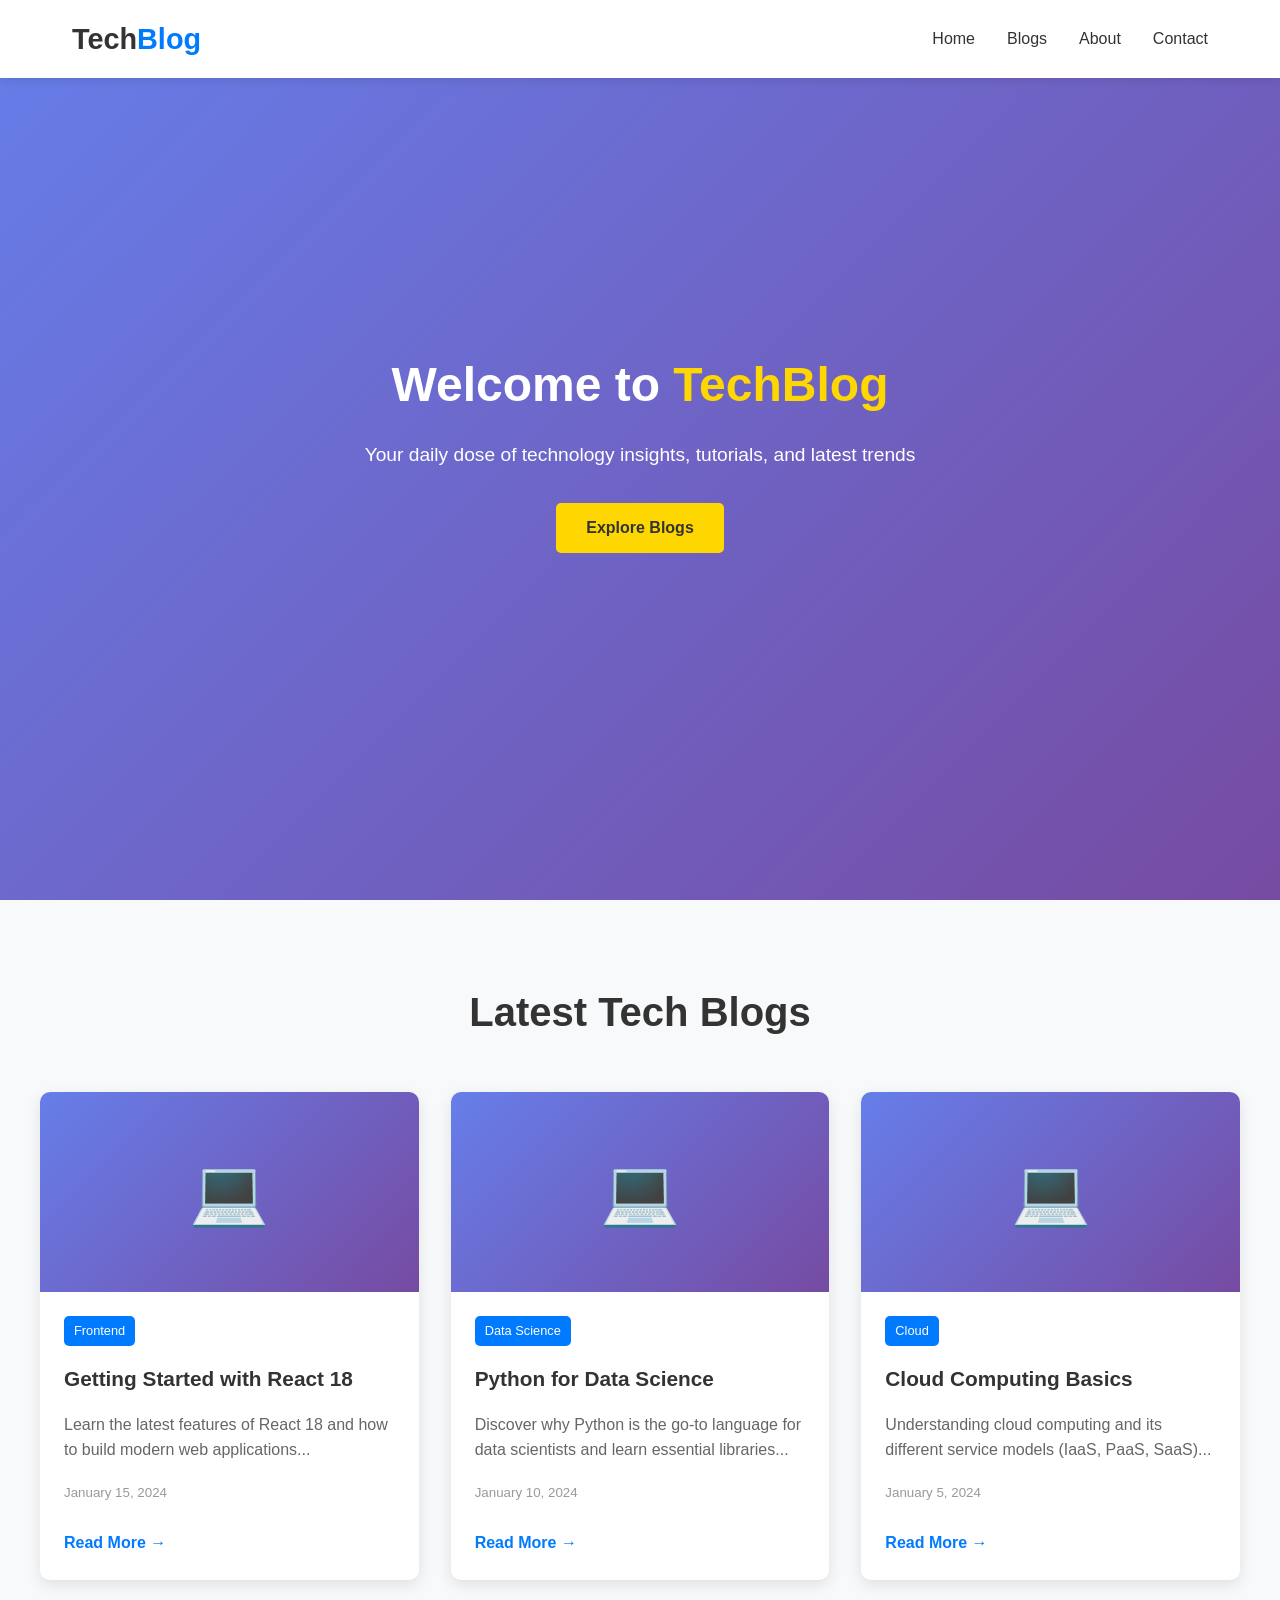
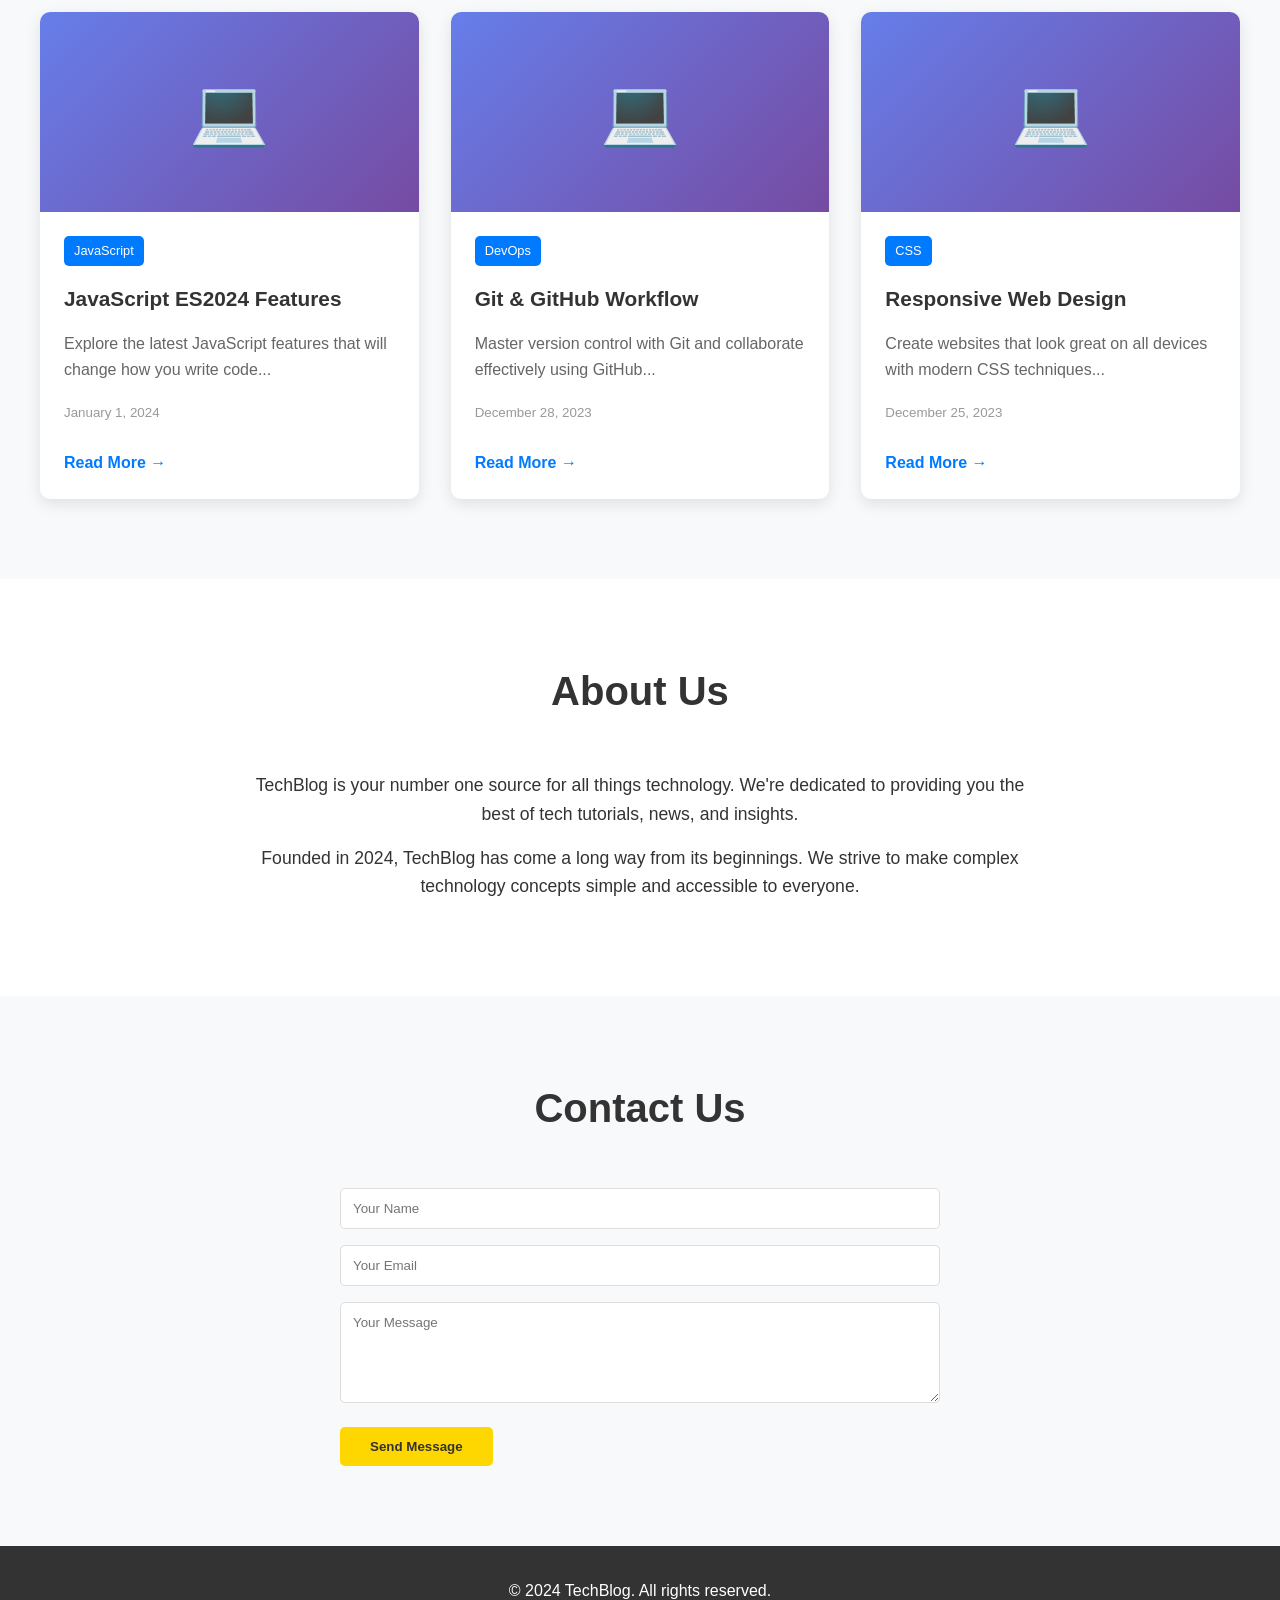
==== index.html @ f8e006c6 "Add files via upload" ====
<!DOCTYPE html>
<html lang="en">
<head>
    <meta charset="UTF-8">
    <meta name="viewport" content="width=device-width, initial-scale=1.0">
    <title>TechBlog | Latest Technology News & Tutorials</title>
    <link rel="stylesheet" href="style.css">
</head>
<body>
    <!-- Navigation Bar -->
    <nav class="navbar">
        <div class="nav-container">
            <div class="logo">
                <h2>Tech<span>Blog</span></h2>
            </div>
            <ul class="nav-menu">
                <li><a href="#home">Home</a></li>
                <li><a href="#blogs">Blogs</a></li>
                <li><a href="#about">About</a></li>
                <li><a href="#contact">Contact</a></li>
            </ul>
            <div class="hamburger">
                <span></span>
                <span></span>
                <span></span>
            </div>
        </div>
    </nav>

    <!-- Hero Section -->
    <section id="home" class="hero">
        <div class="hero-content">
            <h1>Welcome to <span>TechBlog</span></h1>
            <p>Your daily dose of technology insights, tutorials, and latest trends</p>
            <a href="#blogs" class="btn">Explore Blogs</a>
        </div>
    </section>

    <!-- Blogs Section -->
    <section id="blogs" class="blogs">
        <div class="container">
            <h2 class="section-title">Latest Tech Blogs</h2>
            <div class="blog-grid" id="blogGrid">
                <!-- Blogs will be loaded dynamically via JavaScript -->
            </div>
        </div>
    </section>

    <!-- About Section -->
    <section id="about" class="about">
        <div class="container">
            <h2 class="section-title">About Us</h2>
            <div class="about-content">
                <p>TechBlog is your number one source for all things technology. We're dedicated to providing you the best of tech tutorials, news, and insights.</p>
                <p>Founded in 2024, TechBlog has come a long way from its beginnings. We strive to make complex technology concepts simple and accessible to everyone.</p>
            </div>
        </div>
    </section>

    <!-- Contact Section -->
    <section id="contact" class="contact">
        <div class="container">
            <h2 class="section-title">Contact Us</h2>
            <form id="contactForm" class="contact-form">
                <input type="text" placeholder="Your Name" required>
                <input type="email" placeholder="Your Email" required>
                <textarea rows="5" placeholder="Your Message" required></textarea>
                <button type="submit" class="btn">Send Message</button>
            </form>
        </div>
    </section>

    <!-- Footer -->
    <footer class="footer">
        <div class="container">
            <p>&copy; 2024 TechBlog. All rights reserved.</p>
        </div>
    </footer>

    <script src="script.js"></script>
</body>
</html>
---- style.css ----
* {
    margin: 0;
    padding: 0;
    box-sizing: border-box;
}

body {
    font-family: 'Segoe UI', Tahoma, Geneva, Verdana, sans-serif;
    line-height: 1.6;
    color: #333;
}

/* Navigation */
.navbar {
    background: #fff;
    box-shadow: 0 2px 10px rgba(0,0,0,0.1);
    position: fixed;
    width: 100%;
    top: 0;
    z-index: 1000;
}

.nav-container {
    max-width: 1200px;
    margin: 0 auto;
    padding: 1rem 2rem;
    display: flex;
    justify-content: space-between;
    align-items: center;
}

.logo h2 {
    font-size: 1.8rem;
}

.logo span {
    color: #007bff;
}

.nav-menu {
    display: flex;
    list-style: none;
    gap: 2rem;
}

.nav-menu a {
    text-decoration: none;
    color: #333;
    font-weight: 500;
    transition: color 0.3s;
}

.nav-menu a:hover {
    color: #007bff;
}

/* Hamburger Menu */
.hamburger {
    display: none;
    flex-direction: column;
    cursor: pointer;
}

.hamburger span {
    width: 25px;
    height: 3px;
    background: #333;
    margin: 3px 0;
    transition: 0.3s;
}

/* Hero Section */
.hero {
    height: 100vh;
    background: linear-gradient(135deg, #667eea 0%, #764ba2 100%);
    display: flex;
    align-items: center;
    justify-content: center;
    text-align: center;
    color: white;
    margin-top: 0;
}

.hero-content h1 {
    font-size: 3rem;
    margin-bottom: 1rem;
}

.hero-content h1 span {
    color: #ffd700;
}

.hero-content p {
    font-size: 1.2rem;
    margin-bottom: 2rem;
}

.btn {
    display: inline-block;
    padding: 12px 30px;
    background: #ffd700;
    color: #333;
    text-decoration: none;
    border-radius: 5px;
    font-weight: bold;
    transition: transform 0.3s;
    border: none;
    cursor: pointer;
}

.btn:hover {
    transform: translateY(-3px);
}

/* Blogs Section */
.blogs {
    padding: 5rem 2rem;
    background: #f8f9fa;
}

.container {
    max-width: 1200px;
    margin: 0 auto;
}

.section-title {
    text-align: center;
    font-size: 2.5rem;
    margin-bottom: 3rem;
    color: #333;
}

.blog-grid {
    display: grid;
    grid-template-columns: repeat(auto-fit, minmax(350px, 1fr));
    gap: 2rem;
}

.blog-card {
    background: white;
    border-radius: 10px;
    overflow: hidden;
    box-shadow: 0 5px 15px rgba(0,0,0,0.1);
    transition: transform 0.3s;
}

.blog-card:hover {
    transform: translateY(-5px);
}

.blog-image {
    width: 100%;
    height: 200px;
    background: linear-gradient(135deg, #667eea 0%, #764ba2 100%);
    display: flex;
    align-items: center;
    justify-content: center;
    font-size: 4rem;
}

.blog-content {
    padding: 1.5rem;
}

.blog-category {
    display: inline-block;
    padding: 5px 10px;
    background: #007bff;
    color: white;
    border-radius: 5px;
    font-size: 0.8rem;
    margin-bottom: 1rem;
}

.blog-title {
    font-size: 1.3rem;
    margin-bottom: 1rem;
    color: #333;
}

.blog-excerpt {
    color: #666;
    margin-bottom: 1rem;
}

.read-more {
    color: #007bff;
    text-decoration: none;
    font-weight: bold;
}

/* About Section */
.about {
    padding: 5rem 2rem;
    background: white;
}

.about-content {
    max-width: 800px;
    margin: 0 auto;
    text-align: center;
}

.about-content p {
    margin-bottom: 1rem;
    font-size: 1.1rem;
}

/* Contact Section */
.contact {
    padding: 5rem 2rem;
    background: #f8f9fa;
}

.contact-form {
    max-width: 600px;
    margin: 0 auto;
}

.contact-form input,
.contact-form textarea {
    width: 100%;
    padding: 12px;
    margin-bottom: 1rem;
    border: 1px solid #ddd;
    border-radius: 5px;
    font-family: inherit;
}

.contact-form input:focus,
.contact-form textarea:focus {
    outline: none;
    border-color: #007bff;
}

/* Footer */
.footer {
    background: #333;
    color: white;
    text-align: center;
    padding: 2rem;
}

/* Responsive Design */
@media (max-width: 768px) {
    .hamburger {
        display: flex;
    }
    
    .nav-menu {
        position: fixed;
        left: -100%;
        top: 70px;
        flex-direction: column;
        background-color: white;
        width: 100%;
        text-align: center;
        transition: 0.3s;
        box-shadow: 0 10px 27px rgba(0,0,0,0.05);
        padding: 2rem 0;
    }
    
    .nav-menu.active {
        left: 0;
    }
    
    .hero-content h1 {
        font-size: 2rem;
    }
    
    .blog-grid {
        grid-template-columns: 1fr;
    }
}

/* Animation */
@keyframes fadeIn {
    from {
        opacity: 0;
        transform: translateY(20px);
    }
    to {
        opacity: 1;
        transform: translateY(0);
    }
}

.blog-card {
    animation: fadeIn 0.6s ease-out;
}
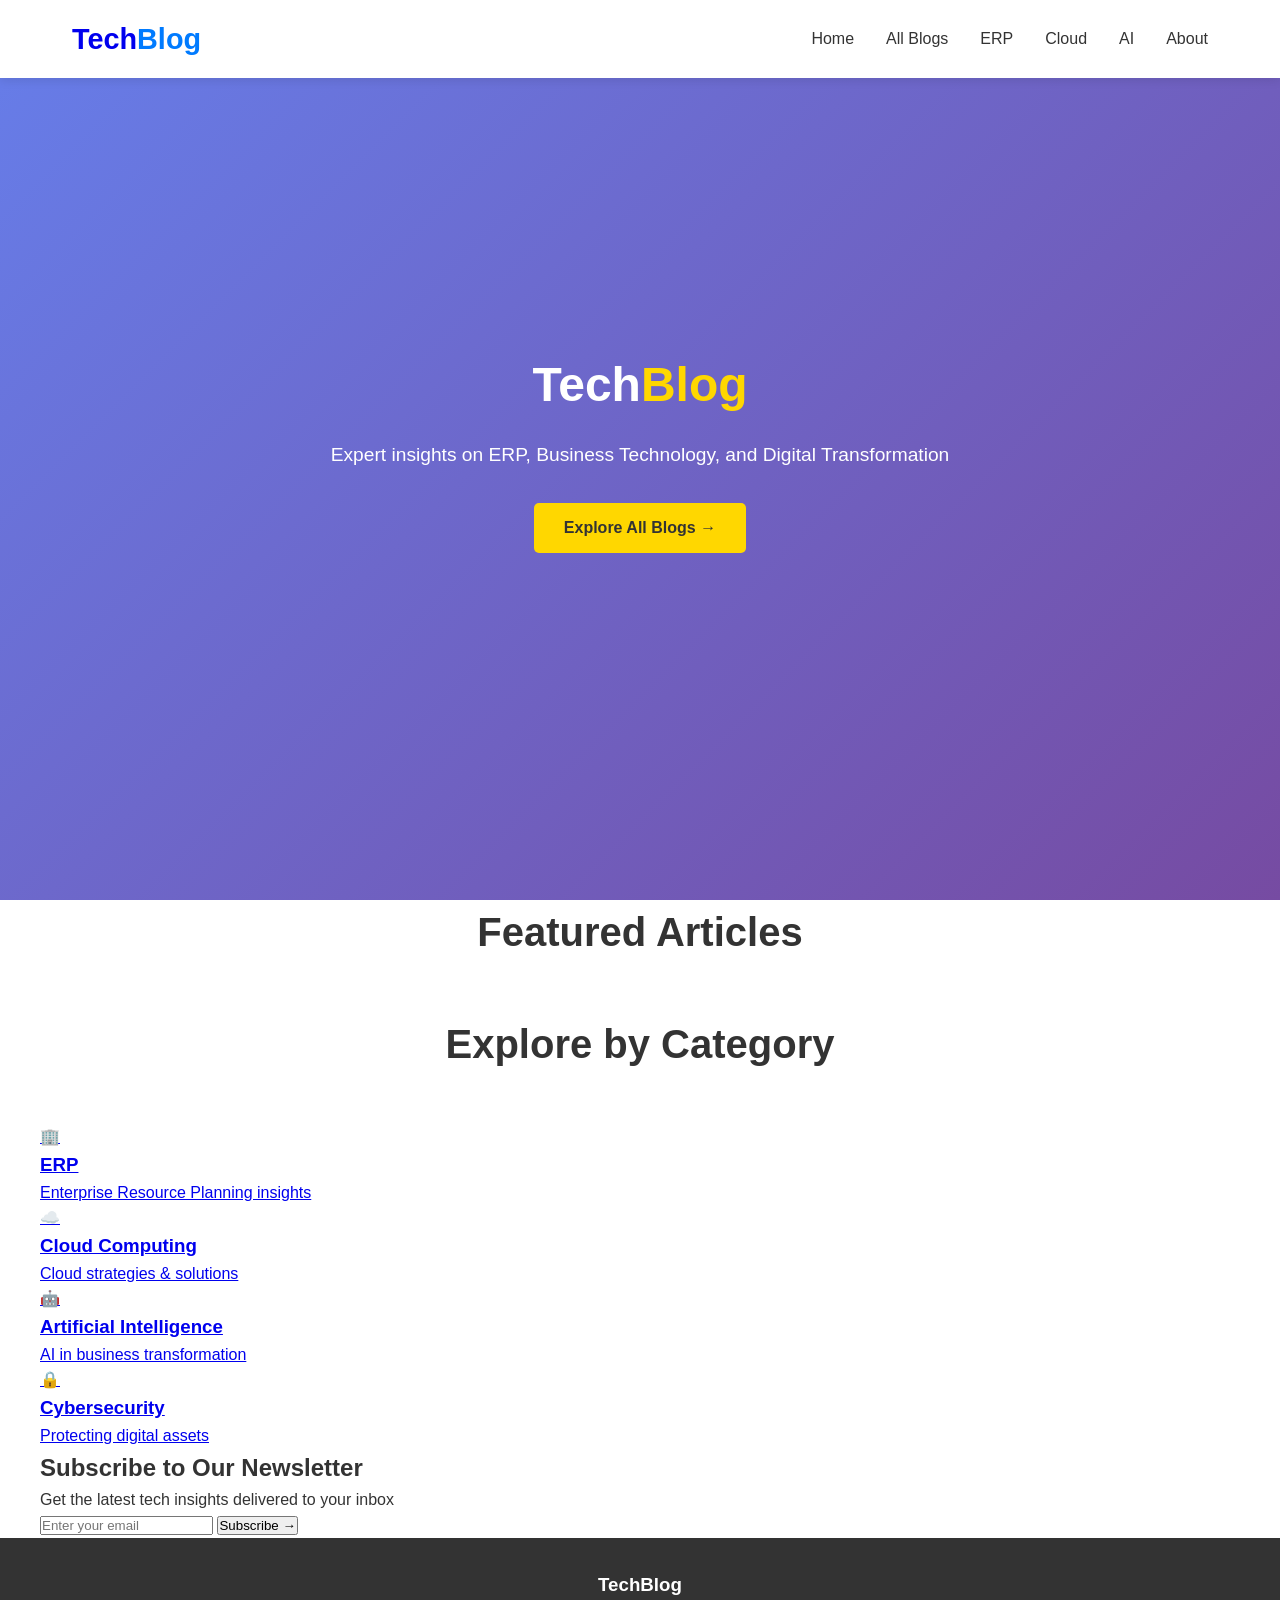
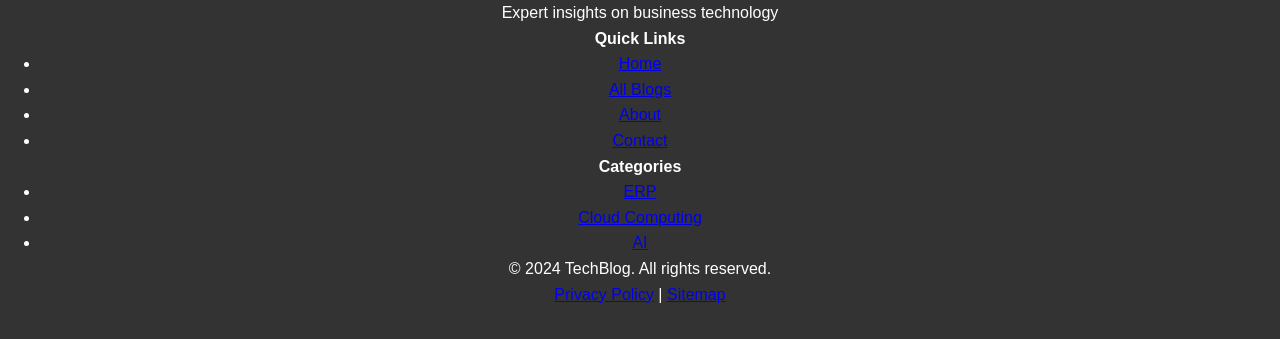
==== commit a7a8e270: "Update index.html" ====
--- a/index.html
+++ b/index.html
@@ -3,21 +3,36 @@
 <head>
     <meta charset="UTF-8">
     <meta name="viewport" content="width=device-width, initial-scale=1.0">
-    <title>TechBlog | Latest Technology News & Tutorials</title>
+    
+    <!-- Google Search Console Verification -->
+    <meta name="google-site-verification" content="N3pEM14TCIwLpZz7ueVOT5dnSNU9VIU01SP_0j1oBMU" />
+    
+    <meta name="description" content="TechBlog - Latest insights on ERP, Business Technology, Cloud Computing, and Digital Transformation. Expert articles for modern businesses.">
+    <meta name="keywords" content="ERP, Business Technology, Cloud Computing, Digital Transformation, Xinzex">
+    <meta name="author" content="TechBlog">
+    <meta name="robots" content="index, follow">
+    <meta name="googlebot" content="index, follow">
+    
+    <!-- Rest of your head content remains same -->
+    <title>TechBlog | Business Technology & ERP Insights</title>
     <link rel="stylesheet" href="style.css">
 </head>
+<body>
+    <!-- Rest of your body -->
 <body>
     <!-- Navigation Bar -->
     <nav class="navbar">
         <div class="nav-container">
             <div class="logo">
-                <h2>Tech<span>Blog</span></h2>
+                <a href="/" style="text-decoration: none;"><h2>Tech<span>Blog</span></h2></a>
             </div>
             <ul class="nav-menu">
-                <li><a href="#home">Home</a></li>
-                <li><a href="#blogs">Blogs</a></li>
-                <li><a href="#about">About</a></li>
-                <li><a href="#contact">Contact</a></li>
+                <li><a href="/">Home</a></li>
+                <li><a href="/blogs.html">All Blogs</a></li>
+                <li><a href="/categories/erp.html">ERP</a></li>
+                <li><a href="/categories/cloud.html">Cloud</a></li>
+                <li><a href="/categories/ai.html">AI</a></li>
+                <li><a href="/about.html">About</a></li>
             </ul>
             <div class="hamburger">
                 <span></span>
@@ -28,55 +43,100 @@
     </nav>
 
     <!-- Hero Section -->
-    <section id="home" class="hero">
+    <section class="hero">
         <div class="hero-content">
-            <h1>Welcome to <span>TechBlog</span></h1>
-            <p>Your daily dose of technology insights, tutorials, and latest trends</p>
-            <a href="#blogs" class="btn">Explore Blogs</a>
+            <h1>Tech<span>Blog</span></h1>
+            <p>Expert insights on ERP, Business Technology, and Digital Transformation</p>
+            <a href="/blogs.html" class="btn">Explore All Blogs →</a>
         </div>
     </section>
 
-    <!-- Blogs Section -->
-    <section id="blogs" class="blogs">
+    <!-- Featured Blogs Section -->
+    <section class="featured-blogs">
         <div class="container">
-            <h2 class="section-title">Latest Tech Blogs</h2>
-            <div class="blog-grid" id="blogGrid">
-                <!-- Blogs will be loaded dynamically via JavaScript -->
+            <h2 class="section-title">Featured Articles</h2>
+            <div class="blog-grid" id="featuredBlogs">
+                <!-- Featured blogs load here -->
             </div>
         </div>
     </section>
 
-    <!-- About Section -->
-    <section id="about" class="about">
+    <!-- Categories Section -->
+    <section class="categories">
         <div class="container">
-            <h2 class="section-title">About Us</h2>
-            <div class="about-content">
-                <p>TechBlog is your number one source for all things technology. We're dedicated to providing you the best of tech tutorials, news, and insights.</p>
-                <p>Founded in 2024, TechBlog has come a long way from its beginnings. We strive to make complex technology concepts simple and accessible to everyone.</p>
+            <h2 class="section-title">Explore by Category</h2>
+            <div class="category-grid">
+                <a href="/categories/erp.html" class="category-card">
+                    <div class="category-icon">🏢</div>
+                    <h3>ERP</h3>
+                    <p>Enterprise Resource Planning insights</p>
+                </a>
+                <a href="/categories/cloud.html" class="category-card">
+                    <div class="category-icon">☁️</div>
+                    <h3>Cloud Computing</h3>
+                    <p>Cloud strategies & solutions</p>
+                </a>
+                <a href="/categories/ai.html" class="category-card">
+                    <div class="category-icon">🤖</div>
+                    <h3>Artificial Intelligence</h3>
+                    <p>AI in business transformation</p>
+                </a>
+                <a href="/categories/security.html" class="category-card">
+                    <div class="category-icon">🔒</div>
+                    <h3>Cybersecurity</h3>
+                    <p>Protecting digital assets</p>
+                </a>
             </div>
         </div>
     </section>
 
-    <!-- Contact Section -->
-    <section id="contact" class="contact">
+    <!-- Newsletter Section -->
+    <section class="newsletter">
         <div class="container">
-            <h2 class="section-title">Contact Us</h2>
-            <form id="contactForm" class="contact-form">
-                <input type="text" placeholder="Your Name" required>
-                <input type="email" placeholder="Your Email" required>
-                <textarea rows="5" placeholder="Your Message" required></textarea>
-                <button type="submit" class="btn">Send Message</button>
-            </form>
+            <div class="newsletter-content">
+                <h2>Subscribe to Our Newsletter</h2>
+                <p>Get the latest tech insights delivered to your inbox</p>
+                <form id="newsletterForm" class="newsletter-form">
+                    <input type="email" placeholder="Enter your email" required>
+                    <button type="submit">Subscribe →</button>
+                </form>
+            </div>
         </div>
     </section>
 
     <!-- Footer -->
     <footer class="footer">
         <div class="container">
-            <p>&copy; 2024 TechBlog. All rights reserved.</p>
+            <div class="footer-content">
+                <div class="footer-section">
+                    <h3>TechBlog</h3>
+                    <p>Expert insights on business technology</p>
+                </div>
+                <div class="footer-section">
+                    <h4>Quick Links</h4>
+                    <ul>
+                        <li><a href="/">Home</a></li>
+                        <li><a href="/blogs.html">All Blogs</a></li>
+                        <li><a href="/about.html">About</a></li>
+                        <li><a href="/contact.html">Contact</a></li>
+                    </ul>
+                </div>
+                <div class="footer-section">
+                    <h4>Categories</h4>
+                    <ul>
+                        <li><a href="/categories/erp.html">ERP</a></li>
+                        <li><a href="/categories/cloud.html">Cloud Computing</a></li>
+                        <li><a href="/categories/ai.html">AI</a></li>
+                    </ul>
+                </div>
+            </div>
+            <div class="footer-bottom">
+                <p>&copy; 2024 TechBlog. All rights reserved.</p>
+                <p><a href="/privacy.html">Privacy Policy</a> | <a href="/sitemap.xml">Sitemap</a></p>
+            </div>
         </div>
     </footer>
 
     <script src="script.js"></script>
 </body>
-</html>+</html>
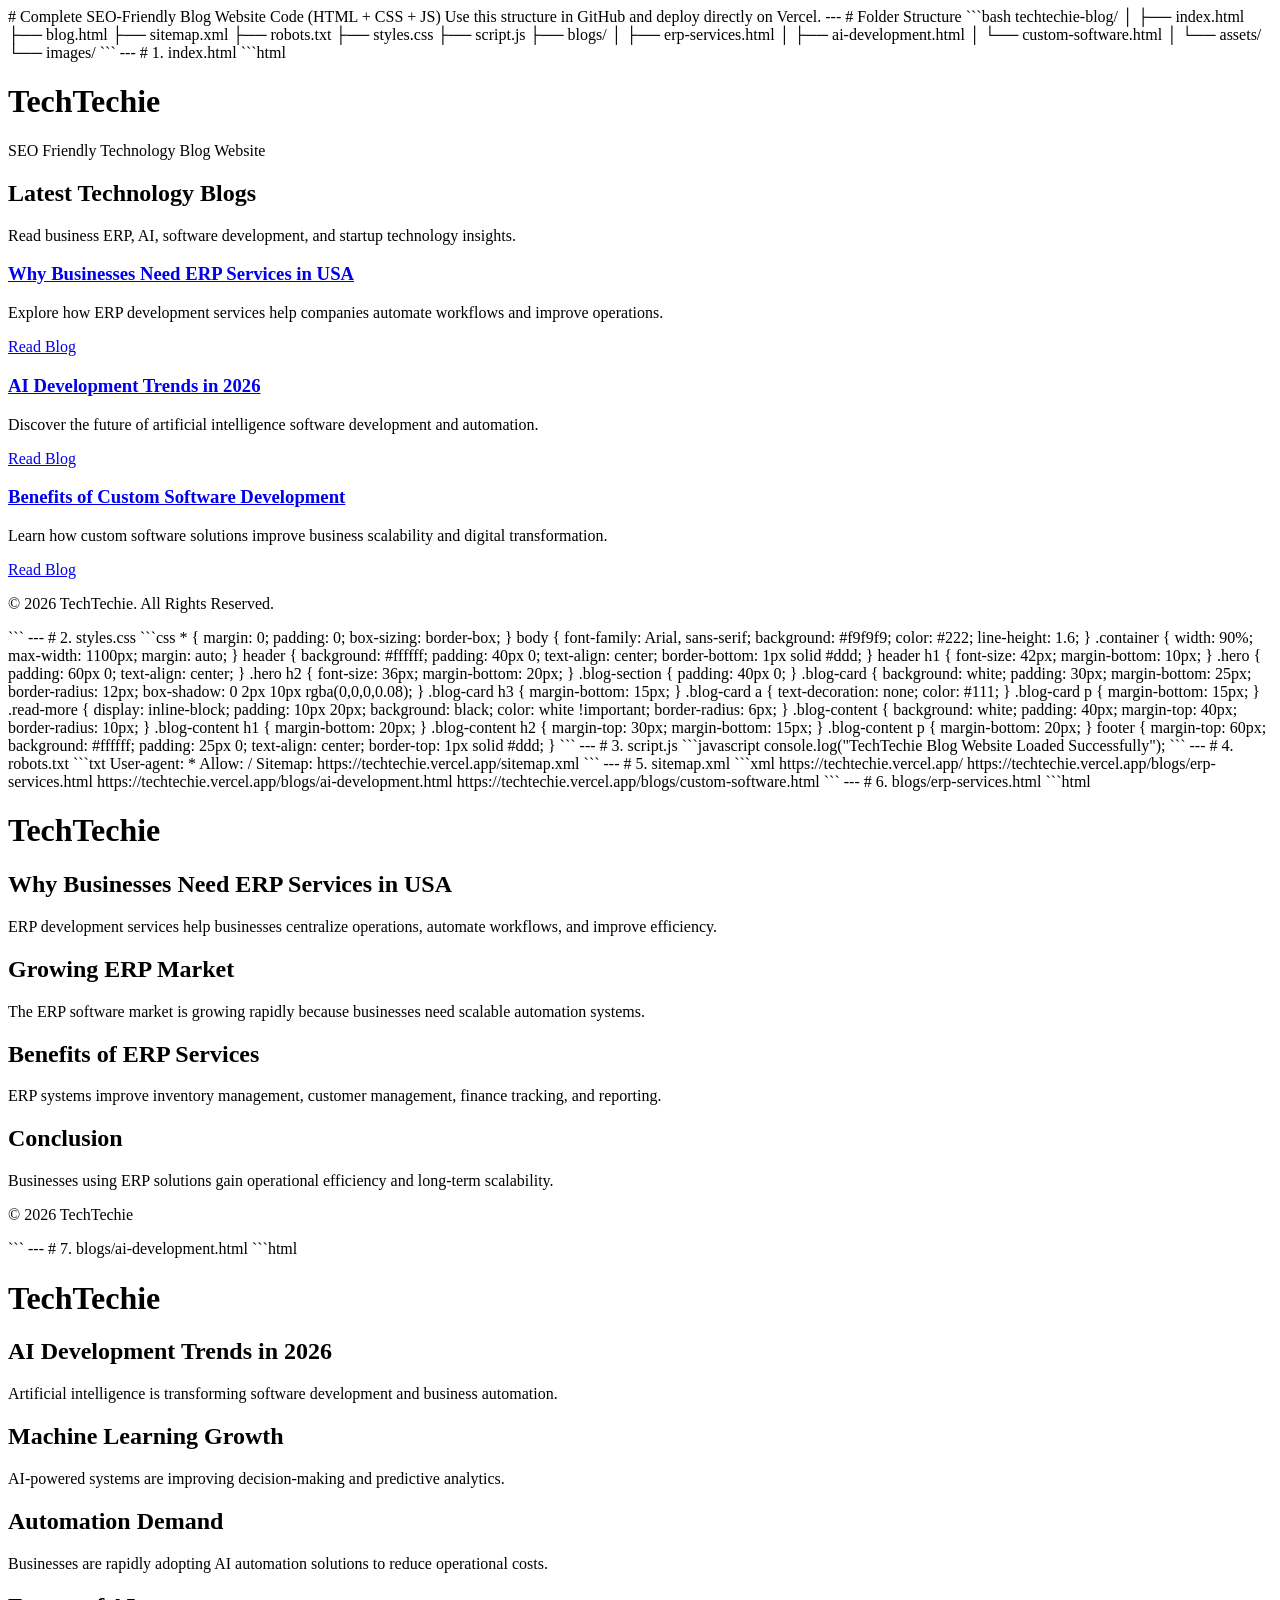
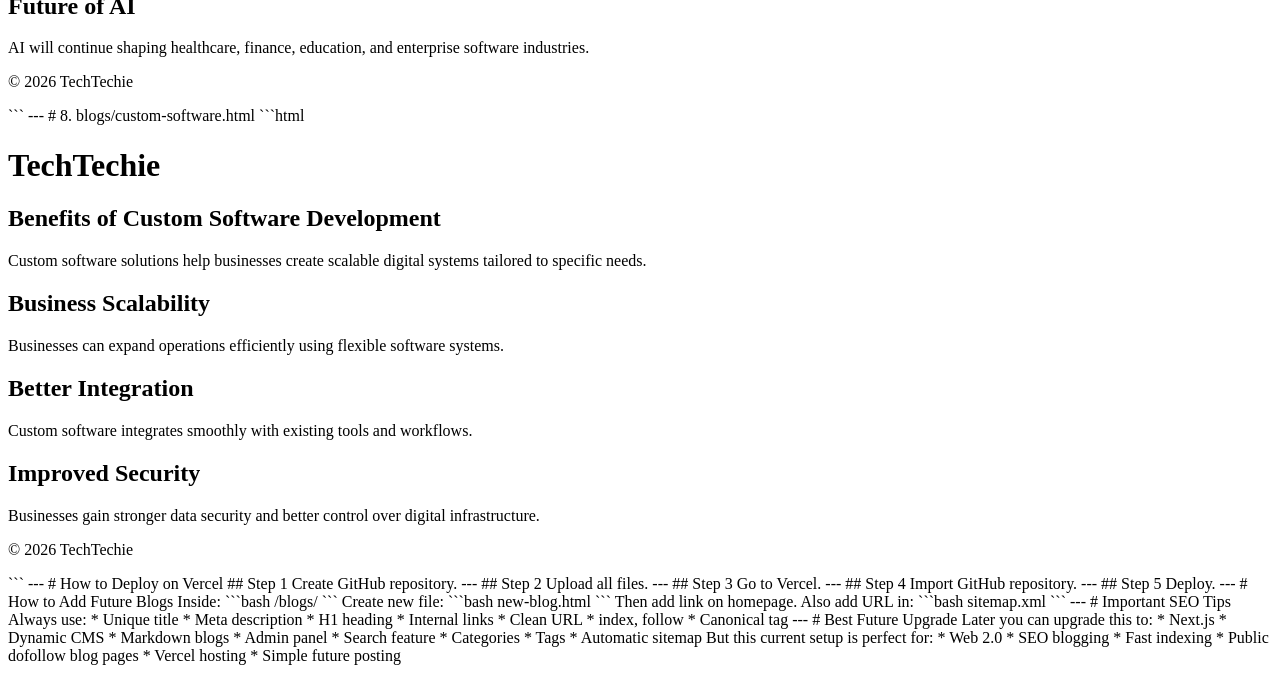
==== commit 32aa4505: "Update index.html" ====
--- a/index.html
+++ b/index.html
@@ -1,142 +1,577 @@
+# Complete SEO-Friendly Blog Website Code (HTML + CSS + JS)
+
+Use this structure in GitHub and deploy directly on Vercel.
+
+---
+
+# Folder Structure
+
+```bash
+techtechie-blog/
+│
+├── index.html
+├── blog.html
+├── sitemap.xml
+├── robots.txt
+├── styles.css
+├── script.js
+├── blogs/
+│   ├── erp-services.html
+│   ├── ai-development.html
+│   └── custom-software.html
+│
+└── assets/
+    └── images/
+```
+
+---
+
+# 1. index.html
+
+```html
 <!DOCTYPE html>
 <html lang="en">
 <head>
-    <meta charset="UTF-8">
-    <meta name="viewport" content="width=device-width, initial-scale=1.0">
-    
-    <!-- Google Search Console Verification -->
-    <meta name="google-site-verification" content="N3pEM14TCIwLpZz7ueVOT5dnSNU9VIU01SP_0j1oBMU" />
-    
-    <meta name="description" content="TechBlog - Latest insights on ERP, Business Technology, Cloud Computing, and Digital Transformation. Expert articles for modern businesses.">
-    <meta name="keywords" content="ERP, Business Technology, Cloud Computing, Digital Transformation, Xinzex">
-    <meta name="author" content="TechBlog">
-    <meta name="robots" content="index, follow">
-    <meta name="googlebot" content="index, follow">
-    
-    <!-- Rest of your head content remains same -->
-    <title>TechBlog | Business Technology & ERP Insights</title>
-    <link rel="stylesheet" href="style.css">
+  <meta charset="UTF-8" />
+  <meta name="viewport" content="width=device-width, initial-scale=1.0" />
+
+  <title>TechTechie | SEO Friendly Tech Blog</title>
+
+  <meta name="description" content="TechTechie is a modern SEO-friendly technology blog covering ERP, AI, software development, and digital business solutions." />
+
+  <meta name="robots" content="index, follow" />
+
+  <meta name="google-site-verification" content="N3pEM14TCIwLpZz7ueVOT5dnSNU9VIU01SP_0j1oBMU" />
+
+  <link rel="canonical" href="https://techtechie.vercel.app/" />
+
+  <meta property="og:title" content="TechTechie" />
+  <meta property="og:description" content="SEO friendly tech blogging website." />
+  <meta property="og:type" content="website" />
+  <meta property="og:url" content="https://techtechie.vercel.app/" />
+
+  <link rel="stylesheet" href="styles.css" />
 </head>
 <body>
-    <!-- Rest of your body -->
-<body>
-    <!-- Navigation Bar -->
-    <nav class="navbar">
-        <div class="nav-container">
-            <div class="logo">
-                <a href="/" style="text-decoration: none;"><h2>Tech<span>Blog</span></h2></a>
-            </div>
-            <ul class="nav-menu">
-                <li><a href="/">Home</a></li>
-                <li><a href="/blogs.html">All Blogs</a></li>
-                <li><a href="/categories/erp.html">ERP</a></li>
-                <li><a href="/categories/cloud.html">Cloud</a></li>
-                <li><a href="/categories/ai.html">AI</a></li>
-                <li><a href="/about.html">About</a></li>
-            </ul>
-            <div class="hamburger">
-                <span></span>
-                <span></span>
-                <span></span>
-            </div>
-        </div>
-    </nav>
-
-    <!-- Hero Section -->
-    <section class="hero">
-        <div class="hero-content">
-            <h1>Tech<span>Blog</span></h1>
-            <p>Expert insights on ERP, Business Technology, and Digital Transformation</p>
-            <a href="/blogs.html" class="btn">Explore All Blogs →</a>
-        </div>
-    </section>
-
-    <!-- Featured Blogs Section -->
-    <section class="featured-blogs">
-        <div class="container">
-            <h2 class="section-title">Featured Articles</h2>
-            <div class="blog-grid" id="featuredBlogs">
-                <!-- Featured blogs load here -->
-            </div>
-        </div>
-    </section>
-
-    <!-- Categories Section -->
-    <section class="categories">
-        <div class="container">
-            <h2 class="section-title">Explore by Category</h2>
-            <div class="category-grid">
-                <a href="/categories/erp.html" class="category-card">
-                    <div class="category-icon">🏢</div>
-                    <h3>ERP</h3>
-                    <p>Enterprise Resource Planning insights</p>
-                </a>
-                <a href="/categories/cloud.html" class="category-card">
-                    <div class="category-icon">☁️</div>
-                    <h3>Cloud Computing</h3>
-                    <p>Cloud strategies & solutions</p>
-                </a>
-                <a href="/categories/ai.html" class="category-card">
-                    <div class="category-icon">🤖</div>
-                    <h3>Artificial Intelligence</h3>
-                    <p>AI in business transformation</p>
-                </a>
-                <a href="/categories/security.html" class="category-card">
-                    <div class="category-icon">🔒</div>
-                    <h3>Cybersecurity</h3>
-                    <p>Protecting digital assets</p>
-                </a>
-            </div>
-        </div>
-    </section>
-
-    <!-- Newsletter Section -->
-    <section class="newsletter">
-        <div class="container">
-            <div class="newsletter-content">
-                <h2>Subscribe to Our Newsletter</h2>
-                <p>Get the latest tech insights delivered to your inbox</p>
-                <form id="newsletterForm" class="newsletter-form">
-                    <input type="email" placeholder="Enter your email" required>
-                    <button type="submit">Subscribe →</button>
-                </form>
-            </div>
-        </div>
-    </section>
-
-    <!-- Footer -->
-    <footer class="footer">
-        <div class="container">
-            <div class="footer-content">
-                <div class="footer-section">
-                    <h3>TechBlog</h3>
-                    <p>Expert insights on business technology</p>
-                </div>
-                <div class="footer-section">
-                    <h4>Quick Links</h4>
-                    <ul>
-                        <li><a href="/">Home</a></li>
-                        <li><a href="/blogs.html">All Blogs</a></li>
-                        <li><a href="/about.html">About</a></li>
-                        <li><a href="/contact.html">Contact</a></li>
-                    </ul>
-                </div>
-                <div class="footer-section">
-                    <h4>Categories</h4>
-                    <ul>
-                        <li><a href="/categories/erp.html">ERP</a></li>
-                        <li><a href="/categories/cloud.html">Cloud Computing</a></li>
-                        <li><a href="/categories/ai.html">AI</a></li>
-                    </ul>
-                </div>
-            </div>
-            <div class="footer-bottom">
-                <p>&copy; 2024 TechBlog. All rights reserved.</p>
-                <p><a href="/privacy.html">Privacy Policy</a> | <a href="/sitemap.xml">Sitemap</a></p>
-            </div>
-        </div>
-    </footer>
-
-    <script src="script.js"></script>
+
+<header>
+  <div class="container">
+    <h1>TechTechie</h1>
+    <p>SEO Friendly Technology Blog Website</p>
+  </div>
+</header>
+
+<section class="hero">
+  <div class="container">
+    <h2>Latest Technology Blogs</h2>
+    <p>Read business ERP, AI, software development, and startup technology insights.</p>
+  </div>
+</section>
+
+<section class="blog-section">
+  <div class="container">
+
+    <div class="blog-card">
+      <h3>
+        <a href="blogs/erp-services.html">
+          Why Businesses Need ERP Services in USA
+        </a>
+      </h3>
+      <p>
+        Explore how ERP development services help companies automate workflows and improve operations.
+      </p>
+      <a class="read-more" href="blogs/erp-services.html">Read Blog</a>
+    </div>
+
+    <div class="blog-card">
+      <h3>
+        <a href="blogs/ai-development.html">
+          AI Development Trends in 2026
+        </a>
+      </h3>
+      <p>
+        Discover the future of artificial intelligence software development and automation.
+      </p>
+      <a class="read-more" href="blogs/ai-development.html">Read Blog</a>
+    </div>
+
+    <div class="blog-card">
+      <h3>
+        <a href="blogs/custom-software.html">
+          Benefits of Custom Software Development
+        </a>
+      </h3>
+      <p>
+        Learn how custom software solutions improve business scalability and digital transformation.
+      </p>
+      <a class="read-more" href="blogs/custom-software.html">Read Blog</a>
+    </div>
+
+  </div>
+</section>
+
+<footer>
+  <div class="container">
+    <p>© 2026 TechTechie. All Rights Reserved.</p>
+  </div>
+</footer>
+
+<script src="script.js"></script>
 </body>
 </html>
+```
+
+---
+
+# 2. styles.css
+
+```css
+* {
+  margin: 0;
+  padding: 0;
+  box-sizing: border-box;
+}
+
+body {
+  font-family: Arial, sans-serif;
+  background: #f9f9f9;
+  color: #222;
+  line-height: 1.6;
+}
+
+.container {
+  width: 90%;
+  max-width: 1100px;
+  margin: auto;
+}
+
+header {
+  background: #ffffff;
+  padding: 40px 0;
+  text-align: center;
+  border-bottom: 1px solid #ddd;
+}
+
+header h1 {
+  font-size: 42px;
+  margin-bottom: 10px;
+}
+
+.hero {
+  padding: 60px 0;
+  text-align: center;
+}
+
+.hero h2 {
+  font-size: 36px;
+  margin-bottom: 20px;
+}
+
+.blog-section {
+  padding: 40px 0;
+}
+
+.blog-card {
+  background: white;
+  padding: 30px;
+  margin-bottom: 25px;
+  border-radius: 12px;
+  box-shadow: 0 2px 10px rgba(0,0,0,0.08);
+}
+
+.blog-card h3 {
+  margin-bottom: 15px;
+}
+
+.blog-card a {
+  text-decoration: none;
+  color: #111;
+}
+
+.blog-card p {
+  margin-bottom: 15px;
+}
+
+.read-more {
+  display: inline-block;
+  padding: 10px 20px;
+  background: black;
+  color: white !important;
+  border-radius: 6px;
+}
+
+.blog-content {
+  background: white;
+  padding: 40px;
+  margin-top: 40px;
+  border-radius: 10px;
+}
+
+.blog-content h1 {
+  margin-bottom: 20px;
+}
+
+.blog-content h2 {
+  margin-top: 30px;
+  margin-bottom: 15px;
+}
+
+.blog-content p {
+  margin-bottom: 20px;
+}
+
+footer {
+  margin-top: 60px;
+  background: #ffffff;
+  padding: 25px 0;
+  text-align: center;
+  border-top: 1px solid #ddd;
+}
+```
+
+---
+
+# 3. script.js
+
+```javascript
+console.log("TechTechie Blog Website Loaded Successfully");
+```
+
+---
+
+# 4. robots.txt
+
+```txt
+User-agent: *
+Allow: /
+
+Sitemap: https://techtechie.vercel.app/sitemap.xml
+```
+
+---
+
+# 5. sitemap.xml
+
+```xml
+<?xml version="1.0" encoding="UTF-8"?>
+<urlset xmlns="http://www.sitemaps.org/schemas/sitemap/0.9">
+
+<url>
+  <loc>https://techtechie.vercel.app/</loc>
+</url>
+
+<url>
+  <loc>https://techtechie.vercel.app/blogs/erp-services.html</loc>
+</url>
+
+<url>
+  <loc>https://techtechie.vercel.app/blogs/ai-development.html</loc>
+</url>
+
+<url>
+  <loc>https://techtechie.vercel.app/blogs/custom-software.html</loc>
+</url>
+
+</urlset>
+```
+
+---
+
+# 6. blogs/erp-services.html
+
+```html
+<!DOCTYPE html>
+<html lang="en">
+<head>
+  <meta charset="UTF-8">
+  <meta name="viewport" content="width=device-width, initial-scale=1.0">
+
+  <title>Why Businesses Need ERP Services in USA</title>
+
+  <meta name="description" content="Learn how ERP development services improve automation, workflow management, and business operations in USA." />
+
+  <meta name="robots" content="index, follow" />
+
+  <link rel="canonical" href="https://techtechie.vercel.app/blogs/erp-services.html" />
+
+  <link rel="stylesheet" href="../styles.css">
+</head>
+<body>
+
+<header>
+  <div class="container">
+    <h1>TechTechie</h1>
+  </div>
+</header>
+
+<section class="container">
+  <div class="blog-content">
+
+    <h1>Why Businesses Need ERP Services in USA</h1>
+
+    <p>
+      ERP development services help businesses centralize operations, automate workflows, and improve efficiency.
+    </p>
+
+    <h2>Growing ERP Market</h2>
+
+    <p>
+      The ERP software market is growing rapidly because businesses need scalable automation systems.
+    </p>
+
+    <h2>Benefits of ERP Services</h2>
+
+    <p>
+      ERP systems improve inventory management, customer management, finance tracking, and reporting.
+    </p>
+
+    <h2>Conclusion</h2>
+
+    <p>
+      Businesses using ERP solutions gain operational efficiency and long-term scalability.
+    </p>
+
+  </div>
+</section>
+
+<footer>
+  <div class="container">
+    <p>© 2026 TechTechie</p>
+  </div>
+</footer>
+
+</body>
+</html>
+```
+
+---
+
+# 7. blogs/ai-development.html
+
+```html
+<!DOCTYPE html>
+<html lang="en">
+<head>
+  <meta charset="UTF-8">
+  <meta name="viewport" content="width=device-width, initial-scale=1.0">
+
+  <title>AI Development Trends in 2026</title>
+
+  <meta name="description" content="Explore the latest AI development trends, machine learning technologies, and automation innovations in 2026." />
+
+  <meta name="robots" content="index, follow" />
+
+  <link rel="canonical" href="https://techtechie.vercel.app/blogs/ai-development.html" />
+
+  <link rel="stylesheet" href="../styles.css">
+</head>
+<body>
+
+<header>
+  <div class="container">
+    <h1>TechTechie</h1>
+  </div>
+</header>
+
+<section class="container">
+  <div class="blog-content">
+
+    <h1>AI Development Trends in 2026</h1>
+
+    <p>
+      Artificial intelligence is transforming software development and business automation.
+    </p>
+
+    <h2>Machine Learning Growth</h2>
+
+    <p>
+      AI-powered systems are improving decision-making and predictive analytics.
+    </p>
+
+    <h2>Automation Demand</h2>
+
+    <p>
+      Businesses are rapidly adopting AI automation solutions to reduce operational costs.
+    </p>
+
+    <h2>Future of AI</h2>
+
+    <p>
+      AI will continue shaping healthcare, finance, education, and enterprise software industries.
+    </p>
+
+  </div>
+</section>
+
+<footer>
+  <div class="container">
+    <p>© 2026 TechTechie</p>
+  </div>
+</footer>
+
+</body>
+</html>
+```
+
+---
+
+# 8. blogs/custom-software.html
+
+```html
+<!DOCTYPE html>
+<html lang="en">
+<head>
+  <meta charset="UTF-8">
+  <meta name="viewport" content="width=device-width, initial-scale=1.0">
+
+  <title>Benefits of Custom Software Development</title>
+
+  <meta name="description" content="Discover how custom software development improves scalability, flexibility, and digital business transformation." />
+
+  <meta name="robots" content="index, follow" />
+
+  <link rel="canonical" href="https://techtechie.vercel.app/blogs/custom-software.html" />
+
+  <link rel="stylesheet" href="../styles.css">
+</head>
+<body>
+
+<header>
+  <div class="container">
+    <h1>TechTechie</h1>
+  </div>
+</header>
+
+<section class="container">
+  <div class="blog-content">
+
+    <h1>Benefits of Custom Software Development</h1>
+
+    <p>
+      Custom software solutions help businesses create scalable digital systems tailored to specific needs.
+    </p>
+
+    <h2>Business Scalability</h2>
+
+    <p>
+      Businesses can expand operations efficiently using flexible software systems.
+    </p>
+
+    <h2>Better Integration</h2>
+
+    <p>
+      Custom software integrates smoothly with existing tools and workflows.
+    </p>
+
+    <h2>Improved Security</h2>
+
+    <p>
+      Businesses gain stronger data security and better control over digital infrastructure.
+    </p>
+
+  </div>
+</section>
+
+<footer>
+  <div class="container">
+    <p>© 2026 TechTechie</p>
+  </div>
+</footer>
+
+</body>
+</html>
+```
+
+---
+
+# How to Deploy on Vercel
+
+## Step 1
+
+Create GitHub repository.
+
+---
+
+## Step 2
+
+Upload all files.
+
+---
+
+## Step 3
+
+Go to Vercel.
+
+---
+
+## Step 4
+
+Import GitHub repository.
+
+---
+
+## Step 5
+
+Deploy.
+
+---
+
+# How to Add Future Blogs
+
+Inside:
+
+```bash
+/blogs/
+```
+
+Create new file:
+
+```bash
+new-blog.html
+```
+
+Then add link on homepage.
+
+Also add URL in:
+
+```bash
+sitemap.xml
+```
+
+---
+
+# Important SEO Tips
+
+Always use:
+
+* Unique title
+* Meta description
+* H1 heading
+* Internal links
+* Clean URL
+* index, follow
+* Canonical tag
+
+---
+
+# Best Future Upgrade
+
+Later you can upgrade this to:
+
+* Next.js
+* Dynamic CMS
+* Markdown blogs
+* Admin panel
+* Search feature
+* Categories
+* Tags
+* Automatic sitemap
+
+But this current setup is perfect for:
+
+* Web 2.0
+* SEO blogging
+* Fast indexing
+* Public dofollow blog pages
+* Vercel hosting
+* Simple future posting
